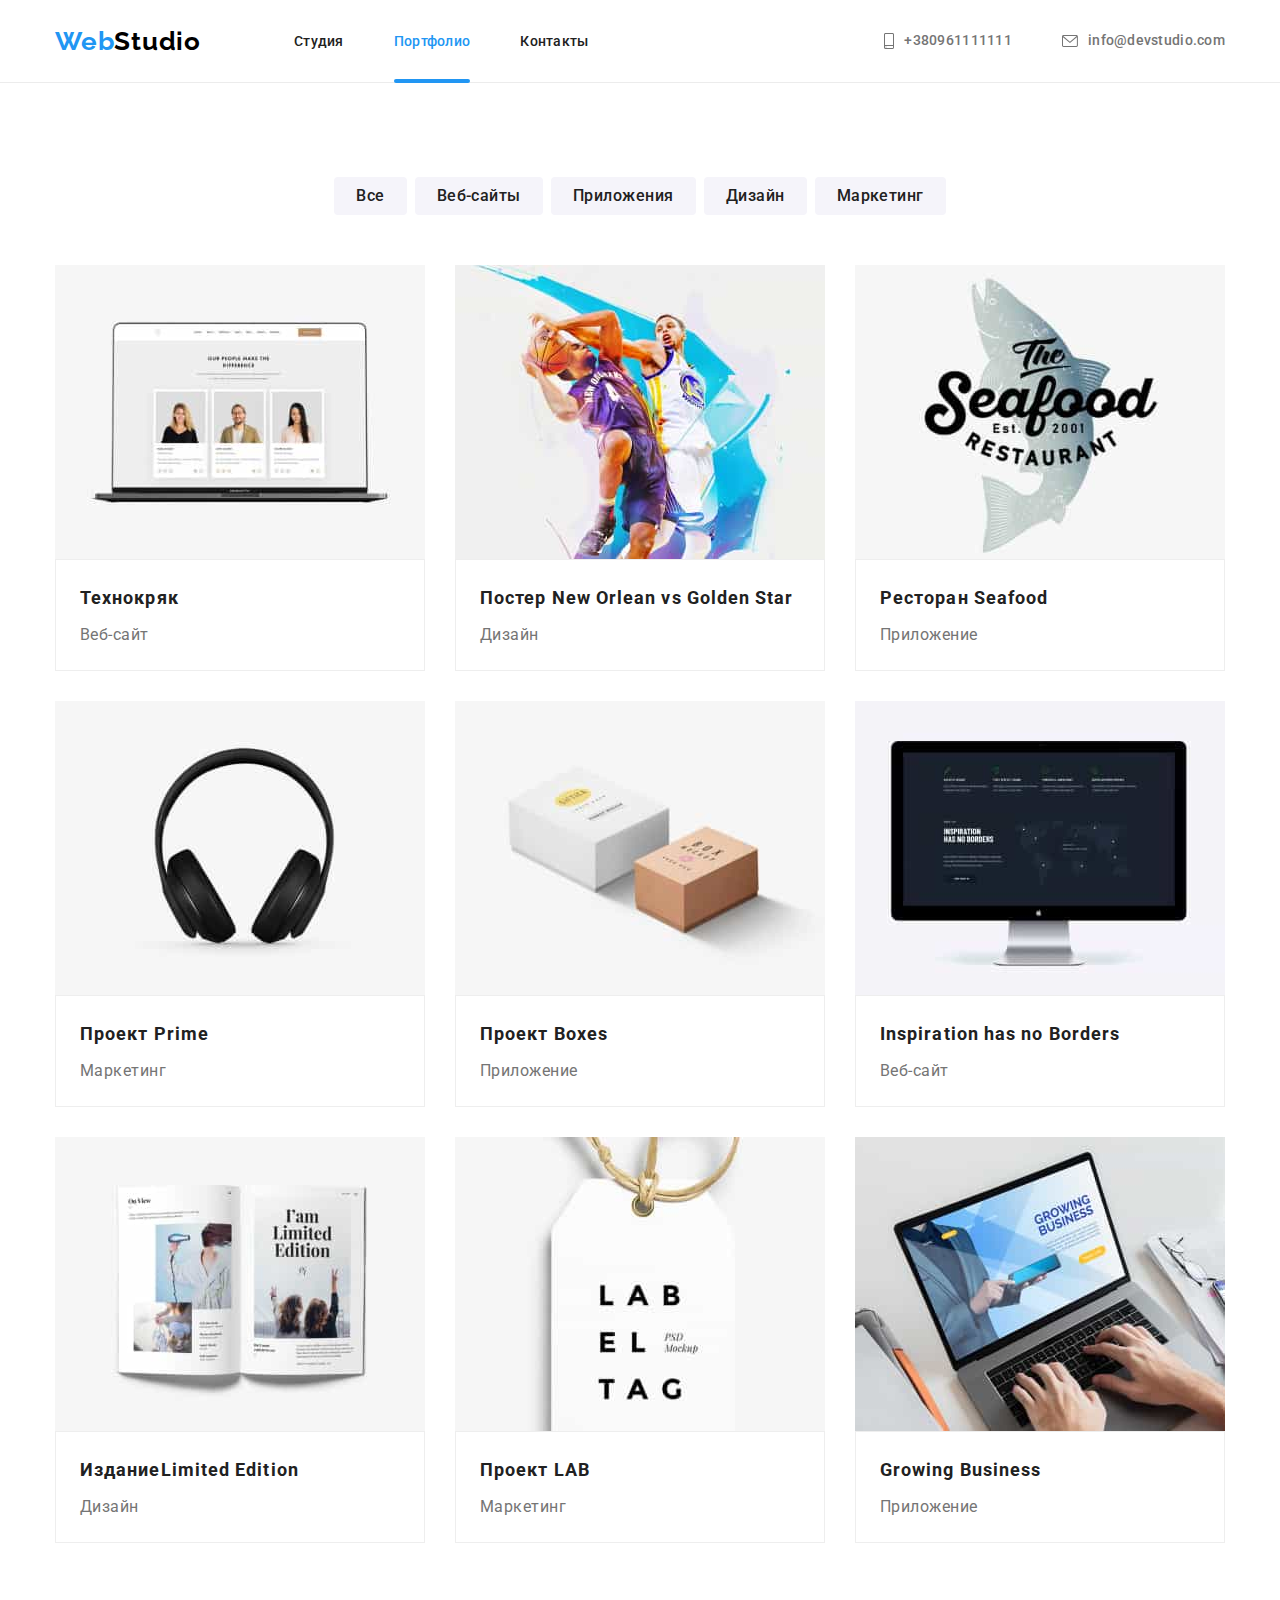
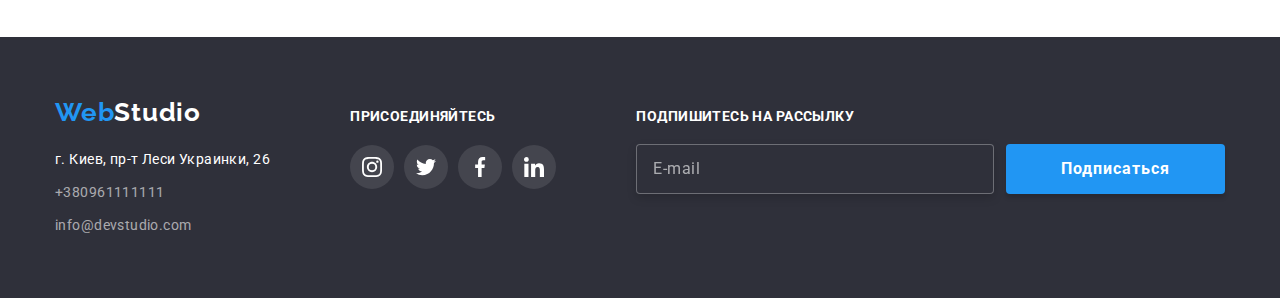
==== portfolio.html @ ba6ba45d "Copy" ====
<!DOCTYPE html>
<html lang="ru">

<head>
    <meta charset="UTF-8">
    <meta http-equiv="X-UA-Compatible" content="IE=edge">
    <meta name="viewport" content="width=device-width, initial-scale=1.0">
    <title>Document</title>
    <link rel="preconnect" href="https://fonts.googleapis.com">
    <link rel="preconnect" href="https://fonts.gstatic.com" crossorigin>
    <link
        href="https://fonts.googleapis.com/css2?family=Raleway:wght@700&family=Roboto:wght@400;500;700;900&display=swap"
        rel="stylesheet">
    <link rel="stylesheet" href="https://cdnjs.cloudflare.com/ajax/libs/modern-normalize/1.1.0/modern-normalize.css">
    <link rel="stylesheet" href="./css/styles.css">
</head>

<body>

    <!-- ХЕДЕР -->
        <header class="header">
            <div class="container">
                <nav class="nav">
                    <a href="./index.html" class="logo-header"><span class="logo-color">Web</span>Studio</a>
        
                    <ul class="nav-list">
                        <li class="item">
                            <a href="./index.html" class="link-header">Студия</a>
                        </li>
                        <li class="item">
                            <a href="./portfolio.html" class="link-header current">Портфолио</a>
                        </li>
                        <li class="item">
                            <a href="#contacts" class="link-header">Контакты</a>
                        </li>
                    </ul>
        
                </nav>
                <ul class="contacts-list">
                    <li class="item">
                        <a href="tel:+380961111111" class="contacts-link">
                            <svg width="10" height="16" class="icon-contacts">
                                <use href="./images/symbol-defs-opt.svg#smartphone"></use>
                            </svg>
                            +380961111111
                        </a>
                    </li>
                
                    <li class="item">
                        <a href="mailto:info@devstudio.com" class="contacts-link">
                            <svg width="16" height="12" class="icon-contacts">
                                <use href="./images/symbol-defs-opt.svg#envelope"></use>
                            </svg>
                            info@devstudio.com
                        </a>
                    </li>
                </ul>
            </div>
        </header>
        <main>
            <section class="section">
                <div class="container">
                    <h1 class="visually-hidden">Портфолио</h1>
                    <ul class="list-btn list-decoration">
                        <li class="item"><button type="button" class="btn-portfolio">Все</button></li>
                        <li class="item"><button type="button" class="btn-portfolio">Веб-сайты</button></li>
                        <li class="item"><button type="button" class="btn-portfolio">Приложения</button></li>
                        <li class="item"><button type="button" class="btn-portfolio">Дизайн</button></li>
                        <li class="item"><button type="button" class="btn-portfolio">Маркетинг</button></li>
                    </ul>
                    
                    <ul class="project-list">
                        <li class="item">
                            <a class="portfolio-link" href="#">
                                <div class="portfolio-box">
                                    <img src="./images/num7.jpg" alt="ноутбук" width="370">
                                    <div class="overlay">
                                        <p>Технокряк это современная площадка распространения коронавируса. Компании используют эту платформу для цифрового
                                            шпионажа и атак на защищённые сервера конкурентов.</p>
                                    </div>
                                </div>
                                <div class="portfolio-thumb">
                                    <h2 class="portfolio-name">Технокряк</h2>
                                    <p class="portfolio-project">Веб-сайт</p>
                                </div>
                            </a>
                        </li>
                        <li class="item">
                            <a class="portfolio-link" href="#">
                                <div class="portfolio-box">
                                    <img src="./images/num8.jpg" alt="баскетболисты" width="370">
                                    <div class="overlay">
                                        <p>Технокряк это современная площадка распространения коронавируса. Компании используют эту платформу для цифрового
                                            шпионажа и атак на защищённые сервера конкурентов.</p>
                                    </div>
                                </div>
                                <div class="portfolio-thumb">
                                    <h2 class="portfolio-name">Постер <span lang="en">New Orlean vs Golden Star</span></h2>
                                    <p class="portfolio-project">Дизайн</p>
                                </div>
                            </a>
                        </li>
                        <li class="item">
                            <a class="portfolio-link" href="#">
                                <div class="portfolio-box">
                                    <img src="./images/num9.jpg" alt="логотип ресторана Seafood" width="370">
                                    <div class="overlay">
                                        <p>Технокряк это современная площадка распространения коронавируса. Компании используют эту платформу для цифрового
                                        шпионажа и атак на защищённые сервера конкурентов.</p>
                                    </div>
                                </div>
                                <div class="portfolio-thumb">
                                    <h2 class="portfolio-name">Ресторан <span lang="en">Seafood</span></h2>
                                    <p class="portfolio-project">Приложение</p>
                                </div>
                            </a>
                        </li>
                        <li class="item">
                            <a class="portfolio-link" href="#">
                                <div class="portfolio-box">
                                    <img src="./images/num4.jpg" alt="наушники" width="370">
                                    <div class="overlay">
                                        <p>Технокряк это современная площадка распространения коронавируса. Компании используют эту платформу для цифрового
                                            шпионажа и атак на защищённые сервера конкурентов.</p>
                                    </div>
                                </div>
                                <div class="portfolio-thumb">
                                    <h2 class="portfolio-name">Проект <span lang="en">Prime</span></h2>
                                    <p class="portfolio-project">Маркетинг</p>
                                </div>
                            </a>
                        </li>
                        <li class="item">
                            <a class="portfolio-link" href="#">
                                <div class="portfolio-box">
                                    <img src="./images/num5.jpg" alt="коробки" width="370">
                                    <div class="overlay">
                                        <p>Технокряк это современная площадка распространения коронавируса. Компании используют эту платформу для цифрового
                                            шпионажа и атак на защищённые сервера конкурентов.</p>
                                    </div>
                                </div>
                                <div class="portfolio-thumb">
                                    <h2 class="portfolio-name">Проект <span lang="en">Boxes</span></h2>
                                    <p class="portfolio-project">Приложение</p>
                                </div>
                            </a>
                        </li>
                        <li class="item">
                            <a class="portfolio-link" href="#">
                                <div class="portfolio-box">
                                    <img src="./images/num6.jpg" alt="монитор" width="370">
                                    <div class="overlay">
                                        <p>Технокряк это современная площадка распространения коронавируса. Компании используют эту платформу для цифрового
                                            шпионажа и атак на защищённые сервера конкурентов.</p>
                                    </div>
                                </div>
                                <div class="portfolio-thumb">
                                    <h2 lang="en" class="portfolio-name">Inspiration has no Borders</h2>
                                    <p class="portfolio-project">Веб-сайт</p>
                                </div>
                            </a>
                        </li>
                        <li class="item">
                            <a class="portfolio-link" href="#">
                                <div class="portfolio-box">
                                    <img src="./images/num1.jpg" alt="книга" width="370">
                                    <div class="overlay">
                                        <p>Технокряк это современная площадка распространения коронавируса. Компании используют эту платформу для цифрового
                                            шпионажа и атак на защищённые сервера конкурентов.</p>
                                    </div>
                                </div>
                                <div class="portfolio-thumb">
                                    <h2 class="portfolio-name">Издание<span lang="en">Limited Edition</span></h2>
                                    <p class="portfolio-project">Дизайн</p>
                                </div>
                            </a>
                        </li>
                        <li class="item">
                            <a class="portfolio-link" href="#">
                                <div class="portfolio-box">
                                    <img src="./images/num2.jpg" alt="бирка" width="370">
                                    <div class="overlay">
                                        <p>Технокряк это современная площадка распространения коронавируса. Компании используют эту платформу для цифрового
                                            шпионажа и атак на защищённые сервера конкурентов.</p>
                                    </div>
                                </div>
                                <div class="portfolio-thumb">
                                    <h2 class="portfolio-name">Проект <span lang="en">LAB</span></h2>
                                    <p class="portfolio-project">Маркетинг</p>
                                </div>
                            </a>
                        </li>
                        <li class="item">
                            <a class="portfolio-link" href="#">
                                <div class="portfolio-box">
                                    <img src="./images/num3.jpg" alt=" ноутбук на котором печатают" width="370">
                                    <div class="overlay">
                                        <p>Технокряк это современная площадка распространения коронавируса. Компании используют эту платформу для цифрового
                                            шпионажа и атак на защищённые сервера конкурентов.</p>
                                    </div>
                                </div>
                                <div class="portfolio-thumb">
                                    <h2 lang="en" class="portfolio-name">Growing Business</h2>
                                    <p class="portfolio-project">Приложение</p>
                                </div>
                            </a>
                        </li>
                    </ul>
                </div>  
            </section>
        </main>
        <!-- ФУТЕР -->
        <footer class="footer flex" id="contacts">
            <div class="container flex">
                <div>
                    <a href="./index.html" class="logo-footer"><span class="logo-color">Web</span>Studio</a>
                    <address>
                        <ul class="contacts-list-footer">
                            <li class="item">
                                <a href="" class="address">г. Киев, пр-т Леси Украинки, 26</a>
                            </li>
                            <li class="item">
                                <a href="tel:+380961111111" class="contacts-footer .tel">+380961111111</a>
                            </li>
                            <li>
                                <a href="mailto:info@devstudio.com" class="contacts-footer .mail">info@devstudio.com</a>
                            </li>
                        </ul>
                    </address>
                </div>
                <div class="connect-thumb">
                    <h3 class="connect">Присоединяйтесь</h3>
                    <ul class="footer-social-list">
                        <li class="item">
                            <a class="footer-social-links" href="#">
                                <svg class="footer-social-icons">
                                    <use href="./images/symbol-defs-opt.svg#instagram"></use>
                                </svg>
                            </a>
                        </li>
                        <li class="item">
                            <a class="footer-social-links" href="#">
                                <svg class="footer-social-icons">
                                    <use href="./images/symbol-defs-opt.svg#twitter"></use>
                                </svg>
                            </a>
                        </li>
                        <li class="item">
                            <a class="footer-social-links" href="#">
                                <svg class="footer-social-icons">
                                    <use href="./images/symbol-defs-opt.svg#facebook"></use>
                                </svg>
                            </a>
                        </li>
                        <li class="item">
                            <a class="footer-social-links" href="#">
                                <svg class="footer-social-icons">
                                    <use href="./images/symbol-defs-opt.svg#linkedin"></use>
                                </svg>
                            </a>
                        </li>
                    </ul>
                </div>
                <form action="" class="footer-form">
                    <label class="footer-form-area">
                        Подпишитесь на рассылку
                        <span class="footer-form-box">
                            <input type="mail" class="footer-form-input" name="mail" placeholder="E-mail">
                            <button type="submit" class="footer-form-btm">Подписаться
                                
                            </button>
                        </span>
                    </label>
                </form>
            </div>
        </footer>
</body>

</html>
---- css/styles.css ----
body {
  font-family: 'Roboto', sans-serif;
  color: var(--title-color);
}
img {
  display: block;
  min-width: 100%;
  height: auto;
}
.container {
  width: 1200px;
  padding-left: 15px;
  padding-right: 15px;
  margin-left: auto;
  margin-right: auto;
}

:root {
  --title-color: #212121;
  --subtitle-color: #757575;
  --hover-focus-color: #2196f3;
  --logo-color-light: #ffffff;
  --logo-color-dark: #000000;
  --icons: #afb1b8;
}
.contacts-link:hover,
.contacts-link:focus {
  color: var(--hover-focus-color);
  cursor: pointer;
}
.link-header:hover,
.link-header:focus {
  color: var(--hover-focus-color);
  cursor: pointer;
}
.nav-list .current {
  color: var(--hover-focus-color);
}
.link-header {
  color: var(--title-color);
  transition-property: color;
  transition-duration: 250ms;
  transition-timing-function: cubic-bezier(0.4, 0, 0.2, 1);
}
ul {
  list-style: none;
  margin: 0;
  padding: 0;
}
a {
  text-decoration: none;
}
p,
h1,
h2,
h3 {
  margin: 0;
}
.visually-hidden {
  position: absolute;
  white-space: nowrap;
  width: 1px;
  height: 1px;
  overflow: hidden;
  border: 0;
  padding: 0;
  clip: rect(0 0 0 0);
  clip-path: inset(50%);
  margin: -1px;
}
.section {
  padding-top: 94px;
  padding-bottom: 94px;
}
/*хедер*/
.link-header.current {
  position: relative;
}
.link-header.current::after {
  content: '';
  display: block;
  width: 100%;
  height: 4px;
  background-color: #2196f3;
  border-radius: 2px;
  position: absolute;
  bottom: -34px;
}
.header {
  align-items: center;
  border-bottom: 1px solid #ececec;
}
.header .container {
  display: flex;
  align-items: center;
}
.nav {
  display: flex;
  align-items: center;
}
.nav-list {
  display: flex;
  align-items: center;
  padding-top: 32px;
  padding-bottom: 32px;
}

.nav-list .item + .item {
  margin-left: 50px;
}

.logo-header {
  font-family: 'Raleway';
  font-weight: 700;
  font-size: 26px;
  line-height: 1.19;
  letter-spacing: 0.03em;
  color: var(--logo-color-dark);

  margin-right: 93px;
}
.logo-color {
  color: var(--hover-focus-color);
}
.nav-list .link-header {
  font-weight: 500;
  font-size: 14px;
  line-height: 1.14;
  letter-spacing: 0.02em;

  cursor: pointer;
}
.contacts-list {
  display: flex;
  margin-left: auto;
}
.contacts-list .item + .item {
  margin-left: 50px;
}
.contacts-link {
  font-weight: 500;
  font-size: 14px;
  line-height: 1.14;
  letter-spacing: 0.02em;
  color: var(--subtitle-color);
  padding-top: 32px;
  padding-bottom: 32px;
  display: flex;
  align-items: center;
  transition-property: color;
  transition-duration: 250ms;
  transition-timing-function: cubic-bezier(0.4, 0, 0.2, 1);
}
.icon-contacts {
  margin-right: 10px;
  fill: currentColor;
}

/* МЕЙН */
/* Секция 1 */
.hero {
  background-image: linear-gradient(rgba(47, 48, 58, 0.4), rgba(47, 48, 58, 0.4)), url(../images/hero.jpg);
  padding-top: 200px;
  padding-bottom: 200px;
  background-repeat: no-repeat;
  background-size: cover;
  max-width: 1600px;
  margin-left: auto;
  margin-right: auto;
  background-position: 50% 50%;
  background-color: #2f303a;
}

.hero-title {
  font-weight: 900;
  font-size: 44px;
  line-height: 1.36;
  text-align: center;
  letter-spacing: 0.06em;
  text-transform: uppercase;
  color: #ffffff;
  margin-bottom: 30px;
}
.btn-hero {
  font-weight: 700;
  font-size: 16px;
  line-height: 1.87;
  letter-spacing: 0.06em;

  color: #ffffff;
  background: var(--hover-focus-color);
  box-shadow: 0px 4px 4px rgba(0, 0, 0, 0.15);
  border-radius: 4px;
  cursor: pointer;

  margin-left: auto;
  margin-right: auto;
  padding: 10px 32px;

  display: block;
  border: none;
  border-radius: 4px;
}
/* Секция 2 */
.list-advantages {
  display: flex;
}
.list-advantages .item + .item {
  margin-left: 30px;
}
.icon-benefits {
  width: 270px;
  height: 120px;
  background: #f5f4fa;
  border-radius: 4px;

  margin-bottom: 30px;
  display: flex;
  align-items: center;
  justify-content: center;
}
.hero-second-subtitle {
  font-weight: 700;
  font-size: 14px;
  line-height: 1.14;
  letter-spacing: 0.03em;
  text-transform: uppercase;
  color: var(--title-color);
  margin-bottom: 10px;
}
.hero-second-text {
  font-size: 14px;
  line-height: 1.71;
  letter-spacing: 0.03em;
  color: var(--subtitle-color);
  width: 270px;
}
/* Секция 3 */
.work {
  padding-top: 0;
}
.hero-third-title {
  font-weight: 700;
  font-size: 36px;
  line-height: 1.16;
  text-align: center;
  letter-spacing: 0.03em;
  color: var(--title-color);
  margin-bottom: 50px;
}
.image-list {
  display: flex;
}
.list-item {
  position: relative;
}
.image-list .item + .item {
  margin-left: 30px;
}
.image-title {
  display: flex;
  align-items: center;
  justify-content: center;
  position: absolute;
  text-transform: uppercase;
  height: 70px;

  font-weight: 700;
  font-size: 14px;
  line-height: 1.14;
  text-align: center;
  letter-spacing: 0.03em;
  text-transform: uppercase;

  width: 100%;
  bottom: 0;
  background-color: rgba(47, 48, 58, 0.8);
  text-align: center;
  color: #ffffff;
}
/* Секция 4 */
.background {
  background-color: #f5f4fa;
}
.hero-fourth-title {
  font-weight: 700;
  font-size: 36px;
  line-height: 1.16;
  text-align: center;
  letter-spacing: 0.03em;
  color: var(--title-color);
  margin-bottom: 50px;
}
.list-users {
  display: flex;
  text-align: center;
}
.list-users .users + .users {
  margin-left: 30px;
}
.list-users .users {
  background: #ffffff;
  box-shadow: 0px 1px 3px rgba(0, 0, 0, 0.12), 0px 1px 1px rgba(0, 0, 0, 0.14), 0px 2px 1px rgba(0, 0, 0, 0.2);
  border-radius: 0px 0px 4px 4px;
}
.user-thumb {
  padding-top: 30px;
  padding-bottom: 30px;
}
.user {
  font-weight: 500;
  font-size: 16px;
  line-height: 1.19;
  letter-spacing: 0.03em;
  color: var(--title-color);
  width: 270px;
  margin-bottom: 10px;
}
.job-user {
  font-size: 16px;
  line-height: 1.19;
  letter-spacing: 0.03em;
  color: var(--subtitle-color);
  margin-bottom: 16px;
}
.users-social-list {
  display: flex;
  justify-content: center;
}
.users-social-list .item + .item {
  margin-left: 10px;
}
.social-links {
  display: flex;
  justify-content: center;
  align-items: center;
  fill: var(--icons);

  width: 44px;
  height: 44px;
  border-radius: 50px;

  transition-property: fill, background-color;
  transition-duration: 250ms;
  transition-timing-function: cubic-bezier(0.4, 0, 0.2, 1);
}
.social-icons {
  width: 20px;
  height: 20px;
}
.social-links:hover,
.social-links:focus {
  fill: #ffffff;
  background-color: var(--hover-focus-color);
}

/* Секция 5 */
.hero-fifth-title {
  font-weight: 700;
  font-size: 36px;
  line-height: 1.16;
  text-align: center;
  letter-spacing: 0.03em;
  color: var(--title-color);
  margin-bottom: 50px;
}
.customers-list {
  display: flex;
  align-items: center;
  justify-content: space-between;
}
.customers-list .item {
  width: 170px;
  height: 92px;
}
.customers-link {
  display: flex;
  justify-content: center;
  align-items: center;
  border: 1px solid #afb1b8;
  border-radius: 4px;
  width: 100%;
  height: 100%;
  color: var(--icons);
  transition-property: color, border, fill;
  transition-duration: 250ms;
  transition-timing-function: cubic-bezier(0.4, 0, 0.2, 1);
}
.customers-icon {
  fill: currentColor;
}
.customers-link:hover,
.customers-link:focus {
  color: var(--hover-focus-color);
  border-color: var(--hover-focus-color);
}
/* ФУТЕР */
.footer {
  background-color: #2f303a;
  padding-top: 60px;
  padding-bottom: 60px;
}
.logo-footer {
  font-family: 'Raleway';
  font-weight: 700;
  font-size: 26px;
  line-height: 1.19;
  letter-spacing: 0.03em;
  color: var(--logo-color-light);
}
.contacts-list-footer {
  margin-top: 20px;
}
.contacts-list-footer .item {
  margin-bottom: 9px;
}
.address {
  font-style: normal;
  font-size: 14px;
  line-height: 1.71;
  letter-spacing: 0.03em;
  color: #ffffff;
}
.contacts-footer {
  font-style: normal;
  font-size: 14px;
  line-height: 1.71;
  letter-spacing: 0.03em;
  color: rgba(255, 255, 255, 0.6);
}
.connect {
  color: #ffffff;
  font-weight: 700;
  font-size: 14px;
  line-height: 1.14;
  letter-spacing: 0.03em;
  text-transform: uppercase;
  margin-bottom: 20px;
}
.flex {
  display: flex;
  align-items: baseline;
  justify-content: space-between;
}

.footer-social-list {
  display: flex;
}
.footer-social-list .item + .item {
  margin-left: 10px;
}
.footer-social-links {
  display: flex;
  justify-content: center;
  align-items: center;
  fill: #ffffff;

  width: 44px;
  height: 44px;
  border-radius: 50px;
  background-color: rgba(255, 255, 255, 0.1);

  transition-property: background-color, fill;
  transition-duration: 250ms;
  transition-timing-function: cubic-bezier(0.4, 0, 0.2, 1);
}
.footer-social-icons {
  width: 20px;
  height: 20px;
}
.footer-social-links:hover,
.footer-social-links:focus {
  fill: #ffffff;
  background-color: var(--hover-focus-color);
}
/* ФОРМА ФУТЕРА */

.footer-form {
  display: flex;
}

.footer-form-area {
  display: flex;
  flex-direction: column;
  font-weight: 700;
  font-size: 14px;
  line-height: 16px;
  letter-spacing: 0.03em;
  text-transform: uppercase;

  color: #ffffff;
}
.footer-form-box {
  display: flex;
  margin-top: 20px;
}
.footer-form-input {
  border: 1px solid rgba(255, 255, 255, 0.3);
  filter: drop-shadow(0px 4px 4px rgba(0, 0, 0, 0.15));
  border-radius: 4px;
  background-color: #2f303a;
  width: 358px;
  height: 50px;
  padding: 15px 16px;
  margin-right: 12px;
  cursor: pointer;
  font-size: 14px;
  line-height: 16px;
  letter-spacing: 0.01em;
  color: rgba(255, 255, 255, 0.6);
}
.footer-form-input::placeholder {
  font-size: 16px;
  line-height: 1.25;
  letter-spacing: 0.03em;
  color: rgba(255, 255, 255, 0.6);
}
.footer-form-btm {
  font-weight: 700;
  font-size: 16px;
  line-height: 1.87;
  letter-spacing: 0.06em;

  color: #ffffff;
  background: var(--hover-focus-color);
  box-shadow: 0px 4px 4px rgba(0, 0, 0, 0.15);
  border-radius: 4px;
  cursor: pointer;

  padding: 10px 55px;
  border-radius: 4px;
  display: block;
  border: none;
  display: flex;
  align-items: center;
}
.footer-icon-send {
  margin-left: 10px;
}

/* ПОРТФОЛИО */
/* Секция 1 */
/* КНОПКИ */
.btn-portfolio:hover,
.btn-portfolio:focus {
  color: #ffffff;
  background-color: var(--hover-focus-color);
  cursor: pointer;
  box-shadow: 0px 3px 1px rgba(0, 0, 0, 0.1), 0px 1px 2px rgba(0, 0, 0, 0.08), 0px 2px 2px rgba(0, 0, 0, 0.12);
  border-radius: 4px;
}

.list-btn {
  display: flex;
  justify-content: center;
  margin-bottom: 50px;
}
.list-btn .item + .item {
  margin-left: 8px;
}
.btn-portfolio {
  font-weight: 500;
  font-size: 16px;
  line-height: 1.625;
  margin-left: auto;
  margin-right: auto;
  padding: 6px 22px;
  border: none;

  text-align: center;
  letter-spacing: 0.03em;

  color: var(--title-color);
  background: #f5f4fa;
  border-radius: 4px;
  transition-property: color, background-color, box-shadow;
  transition-duration: 250ms;
  transition-timing-function: cubic-bezier(0.4, 0, 0.2, 1);
}
.project-list {
  display: flex;
  flex-wrap: wrap;
  margin-left: -30px;
  margin-top: -30px;
}
.project-list .item {
  flex-basis: calc(100% / 3 - 30px);
  margin-left: 30px;
  margin-top: 30px;
}
.portfolio-link {
  display: block;
  transition-property: box-shadow;
  transition-duration: 250ms;
  transition-timing-function: cubic-bezier(0.4, 0, 0.2, 1);
}
.portfolio-link:hover,
.card:focus {
  box-shadow: 0px 1px 1px rgba(0, 0, 0, 0.12), 0px 4px 4px rgba(0, 0, 0, 0.06), 1px 4px 6px rgba(0, 0, 0, 0.16);
}
.portfolio-thumb {
  background: #ffffff;
  border: 1px solid #eeeeee;
  padding-left: 24px;
  padding-top: 20px;
  padding-bottom: 20px;
  padding-right: 24px;
}
.portfolio-name {
  font-weight: 700;
  font-size: 18px;
  line-height: 2;
  letter-spacing: 0.06em;
  color: #212121;
}
.portfolio-project {
  font-size: 16px;
  line-height: 1.87;
  letter-spacing: 0.03em;
  color: var(--subtitle-color);
  margin-top: 4px;
}
/* Оверлей */
.portfolio-box {
  position: relative;
  overflow: hidden;
}
.portfolio-link:hover .overlay,
.portfolio-link:focus .overlay {
  transform: translatey(0);
}
.overlay {
  position: absolute;
  top: 0;
  left: 0;
  width: 100%;
  height: 100%;
  padding: 63px 24px;

  background-color: rgba(33, 150, 243, 0.9);
  transition-property: translatey(100%);
  transform: translatey(100%);
  transition-duration: 250ms;
  transition-timing-function: cubic-bezier(0.4, 0, 0.2, 1);
}
.overlay > p {
  color: #ffffff;
  font-size: 18px;
  line-height: 1.56;
  letter-spacing: 0.03em;
}

/* МОДАЛЬНОЕ ОКНО */
.is-hidden {
  overflow: hidden;
  transition-property: translatey(100%);
  transition-duration: 250ms;
  transition-timing-function: cubic-bezier(0.4, 0, 0.2, 1);
}
.backdrop {
  width: 100vw;
  height: 100vh;
  position: fixed;
  top: 0;
  bottom: 0;
  left: 0;
  right: 0;
  background-color: rgba(0, 0, 0, 0.2);
  transition-property: background-color, translatey(100%);
  transition-duration: 250ms;
  transition-timing-function: cubic-bezier(0.4, 0, 0.2, 1);
}
.backdrop.is-hidden {
  opacity: 0;
  pointer-events: none;
  visibility: hidden;
}
.modal {
  background-color: #ffffff;
  position: absolute;
  border-radius: 4px;
  top: 50%;
  left: 50%;
  transform: translate(-50%, -50%);
  padding: 40px;
}
.modal-close {
  display: flex;
  align-items: center;
  justify-content: center;
  position: absolute;
  top: 8px;
  right: 8px;
  height: 30px;
  width: 30px;
  border: 1px solid rgba(0, 0, 0, 0.1);
  border-radius: 50%;
  transition-property: fill;
  transition: color 250ms cubic-bezier(0.4, 0, 0.2, 1);
  background-color: white;
}
.close:hover,
.close:focus {
  fill: var(--hover-focus-color);
}
.modal-form {
  display: flex;
  flex-direction: column;
}
.modal-form-head {
  font-size: 20px;
  font-weight: 700;
  line-height: 23px;
  letter-spacing: 0.03em;
  color: #212121;
  text-align: center;
  margin-bottom: 40px;
}
.modal-form-area {
  font-size: 12px;
  line-height: 14px;
  letter-spacing: 0.01em;
  color: #757575;

  margin-bottom: 20px;
}
.modal-form-input {
  width: 100%;
  height: 40px;
  border: 1px solid rgba(33, 33, 33, 0.2);
  border-radius: 4px;
  padding-left: 42px;
  cursor: pointer;
  transition-property: border-color;
  transition-duration: 250ms;
  transition-timing-function: cubic-bezier(0.4, 0, 0.2, 1);
}
.modal-form-input:hover,
.modal-form-input:focus {
  border-color: var(--hover-focus-color);
  outline: none;
}
.modal-form-massege {
  width: 100%;
  height: 120px;
  padding: 12px 16px;

  border: 1px solid rgba(33, 33, 33, 0.2);
  border-radius: 4px;
  margin-top: 4px;
  resize: none;
  cursor: pointer;
  transition-property: border-color;
  transition-duration: 250ms;
  transition-timing-function: cubic-bezier(0.4, 0, 0.2, 1);
}
.modal-form-massege::placeholder {
  font-size: 14px;
  line-height: 16px;
  letter-spacing: 0.01em;
  color: rgba(117, 117, 117, 0.5);
}
.modal-form-massege:hover,
.modal-form-massege:focus {
  border-color: var(--hover-focus-color);
  outline: none;
}
.modal-form-icons {
  fill: #212121;
  position: absolute;
  top: 50%;
  left: 12px;
  transform: translateY(-50%);
  transition-property: fill, border-color;
  transition-duration: 250ms;
  transition-timing-function: cubic-bezier(0.4, 0, 0.2, 1);
}
.modal-form-input:hover + .modal-form-icons,
.modal-form-input:focus + .modal-form-icons {
  fill: var(--hover-focus-color);
}
.moda-form-box {
  position: relative;
  margin-top: 4px;
  display: block;
}
.modal-form-checkbox-lable {
  display: flex;
  align-items: center;
  justify-content: center;

  font-size: 14px;
  line-height: 1.71;
  letter-spacing: 0.03em;

  color: #757575;
  margin-bottom: 30px;
  cursor: pointer;
}
.modal-form-checkbox-lable::before {
  display: block;
  content: '';
  height: 15px;
  width: 15px;
  margin-right: 7px;
  border: 1px solid #212121;
  border-radius: 2px;
}

.modal-form-checkbox:checked + .modal-form-checkbox-lable::before {
  background-image: url('../images/icon-check1.svg');
  background-color: var(--hover-focus-color);
  background-size: contain;
  background-origin: content-box;
}
.modal-form-checkbox:focus + .modal-form-checkbox-lable::before {
  outline: 1px solid black;
}
.contract {
  color: var(--hover-focus-color);
  font-size: 14px;
  line-height: 1.71;
  letter-spacing: 0.03em;
}
.modal-form-btn {
  font-weight: 700;
  font-size: 16px;
  line-height: 1.87;
  letter-spacing: 0.06em;

  color: #ffffff;
  background: var(--hover-focus-color);
  box-shadow: 0px 4px 4px rgba(0, 0, 0, 0.15);
  border-radius: 4px;
  cursor: pointer;

  margin-left: auto;
  margin-right: auto;
  padding: 10px 55px;

  display: block;
  border: none;
  border-radius: 4px;
}
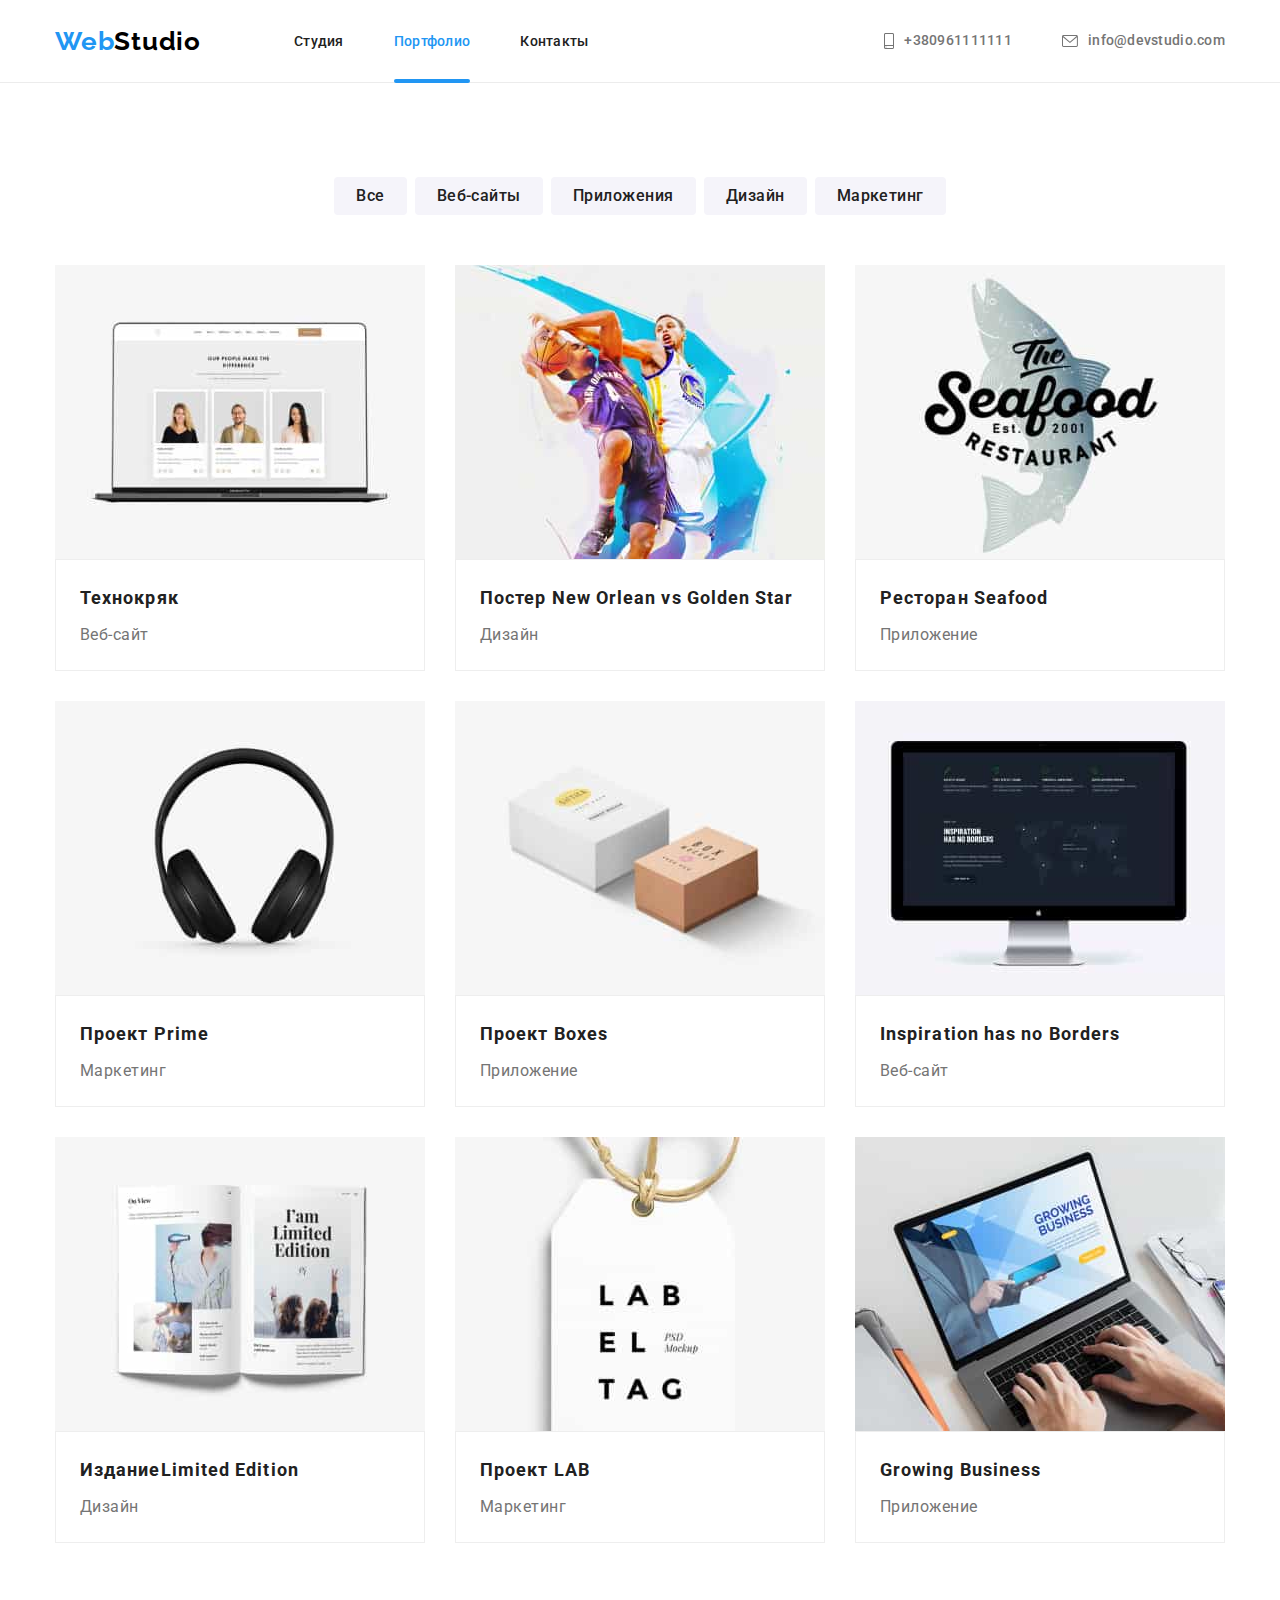
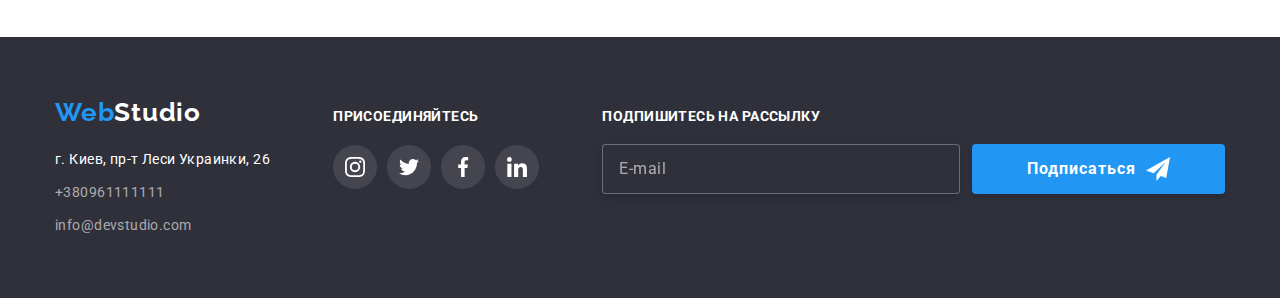
==== commit 1e62a177: "Final 4" ====
--- a/portfolio.html
+++ b/portfolio.html
@@ -267,7 +267,9 @@
                         <span class="footer-form-box">
                             <input type="mail" class="footer-form-input" name="mail" placeholder="E-mail">
                             <button type="submit" class="footer-form-btm">Подписаться
-                                
+                            <svg class="footer-icon-send" width="24" height="24">
+                                <use href="./images/symbol-defs-opt.svg#icon-footer-send"></use>
+                            </svg>
                             </button>
                         </span>
                     </label>
--- a/css/styles.css
+++ b/css/styles.css
@@ -22,25 +22,6 @@
   --logo-color-light: #ffffff;
   --logo-color-dark: #000000;
   --icons: #afb1b8;
-}
-.contacts-link:hover,
-.contacts-link:focus {
-  color: var(--hover-focus-color);
-  cursor: pointer;
-}
-.link-header:hover,
-.link-header:focus {
-  color: var(--hover-focus-color);
-  cursor: pointer;
-}
-.nav-list .current {
-  color: var(--hover-focus-color);
-}
-.link-header {
-  color: var(--title-color);
-  transition-property: color;
-  transition-duration: 250ms;
-  transition-timing-function: cubic-bezier(0.4, 0, 0.2, 1);
 }
 ul {
   list-style: none;
@@ -154,6 +135,25 @@
 .icon-contacts {
   margin-right: 10px;
   fill: currentColor;
+}
+.contacts-link:hover,
+.contacts-link:focus {
+  color: var(--hover-focus-color);
+  cursor: pointer;
+}
+.link-header:hover,
+.link-header:focus {
+  color: var(--hover-focus-color);
+  cursor: pointer;
+}
+.nav-list .current {
+  color: var(--hover-focus-color);
+}
+.link-header {
+  color: var(--title-color);
+  transition-property: color;
+  transition-duration: 250ms;
+  transition-timing-function: cubic-bezier(0.4, 0, 0.2, 1);
 }
 
 /* МЕЙН */
@@ -714,7 +714,7 @@
   letter-spacing: 0.03em;
   color: #212121;
   text-align: center;
-  margin-bottom: 40px;
+  margin-bottom: 12px;
 }
 .modal-form-area {
   font-size: 12px;
@@ -722,7 +722,7 @@
   letter-spacing: 0.01em;
   color: #757575;
 
-  margin-bottom: 20px;
+  margin-bottom: 10px;
 }
 .modal-form-input {
   width: 100%;
@@ -741,6 +741,7 @@
   outline: none;
 }
 .modal-form-massege {
+  display: block;
   width: 100%;
   height: 120px;
   padding: 12px 16px;
@@ -812,6 +813,7 @@
   background-color: var(--hover-focus-color);
   background-size: contain;
   background-origin: content-box;
+  border-color: var(--hover-focus-color);
 }
 .modal-form-checkbox:focus + .modal-form-checkbox-lable::before {
   outline: 1px solid black;
@@ -841,4 +843,5 @@
   display: block;
   border: none;
   border-radius: 4px;
-}
+  cursor: pointer;
+}
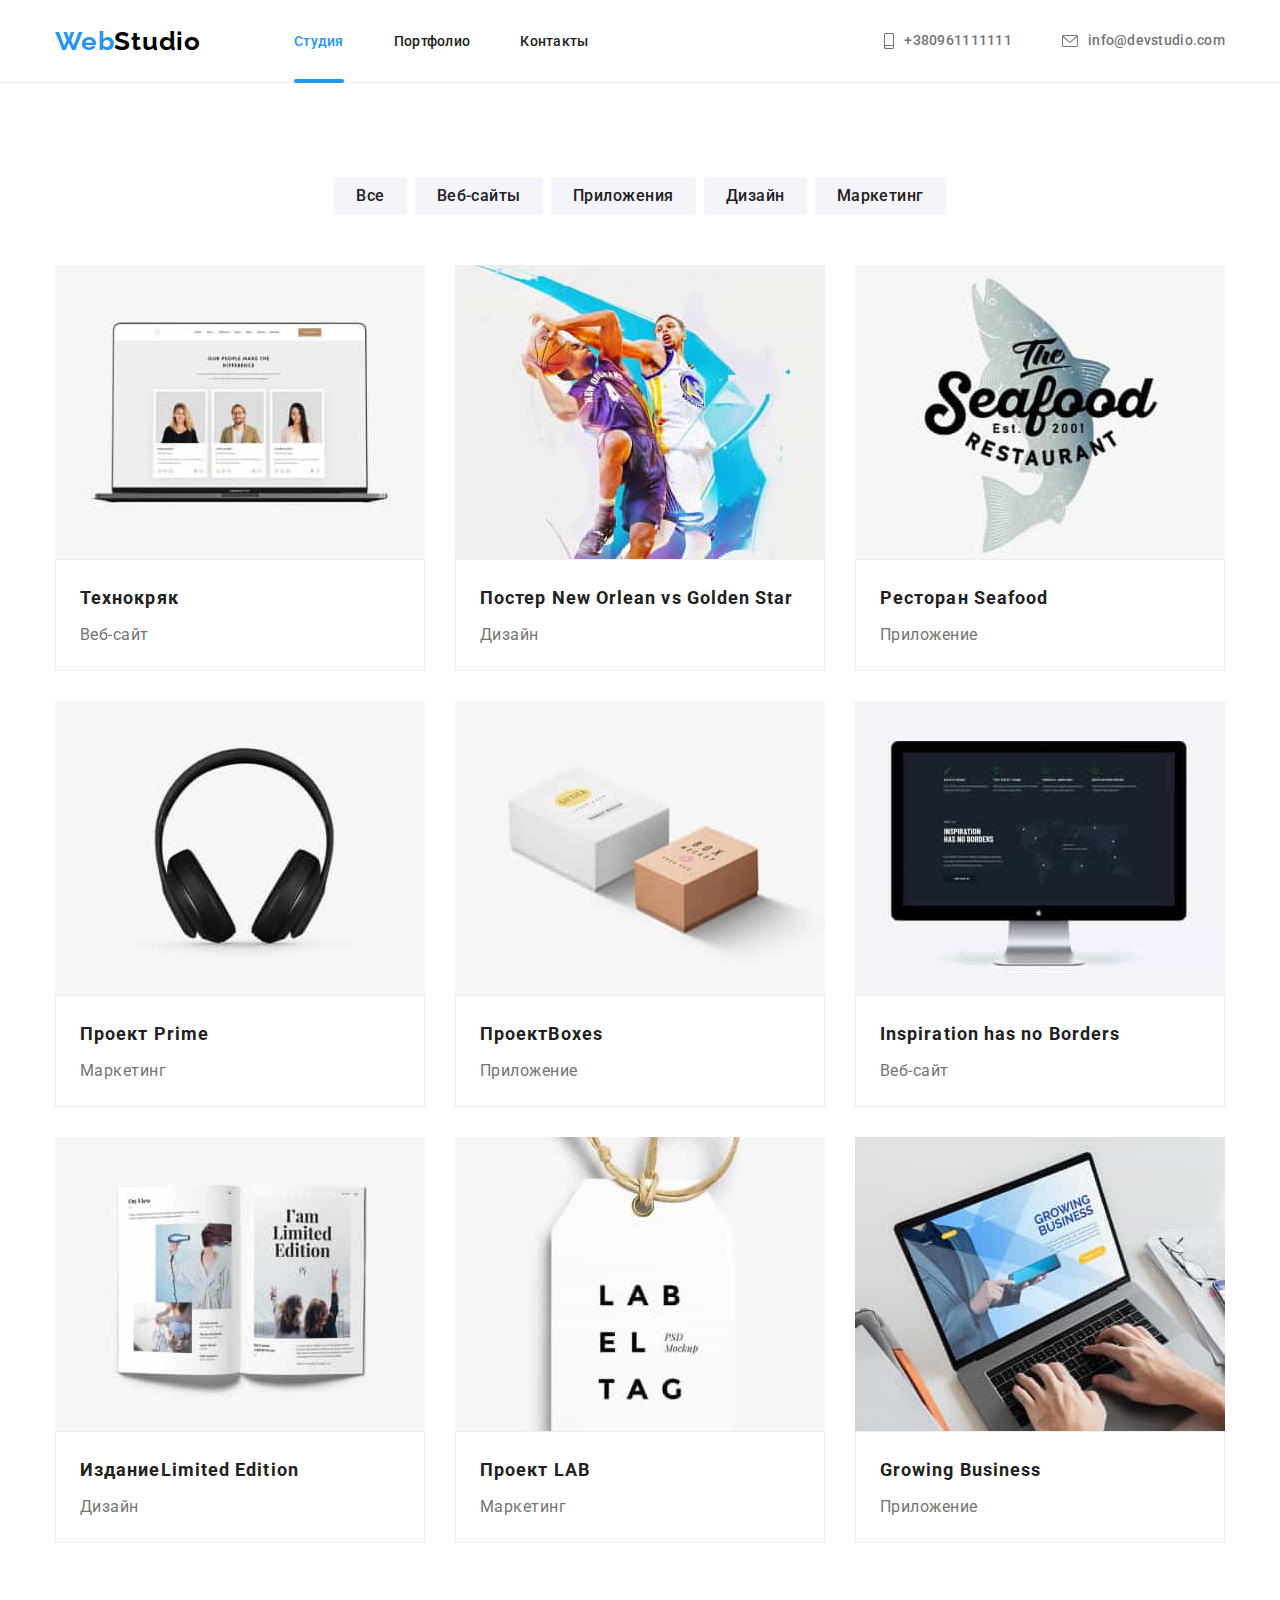
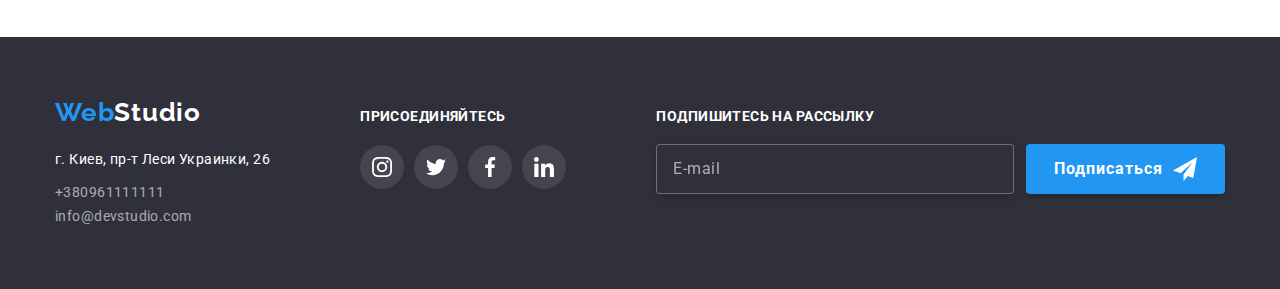
==== commit 4c6aa81f: "Final 3" ====
--- a/portfolio.html
+++ b/portfolio.html
@@ -12,7 +12,7 @@
         href="https://fonts.googleapis.com/css2?family=Raleway:wght@700&family=Roboto:wght@400;500;700;900&display=swap"
         rel="stylesheet">
     <link rel="stylesheet" href="https://cdnjs.cloudflare.com/ajax/libs/modern-normalize/1.1.0/modern-normalize.css">
-    <link rel="stylesheet" href="./css/styles.css">
+    <link rel="stylesheet" href="./css/main.min.css">
 </head>
 
 <body>
@@ -20,35 +20,37 @@
     <!-- ХЕДЕР -->
         <header class="header">
             <div class="container">
-                <nav class="nav">
+                <nav class="site-nav">
                     <a href="./index.html" class="logo-header"><span class="logo-color">Web</span>Studio</a>
         
                     <ul class="nav-list">
-                        <li class="item">
-                            <a href="./index.html" class="link-header">Студия</a>
-                        </li>
-                        <li class="item">
-                            <a href="./portfolio.html" class="link-header current">Портфолио</a>
-                        </li>
-                        <li class="item">
-                            <a href="#contacts" class="link-header">Контакты</a>
+                        <li class="nav-list__item">
+                            <a href="./index.html" class="nav-list__link current">Студия</a>
+                        </li>
+                        <li class="nav-list__item">
+                            <a href="./portfolio.html" class="nav-list__link">Портфолио</a>
+                        </li>
+                        <li class="nav-list__item">
+                            <a href="#contacts" class="nav-list__link">Контакты</a>
                         </li>
                     </ul>
         
                 </nav>
+        
                 <ul class="contacts-list">
-                    <li class="item">
-                        <a href="tel:+380961111111" class="contacts-link">
-                            <svg width="10" height="16" class="icon-contacts">
+        
+                    <li class="contacts-list__item">
+                        <a href="tel:+380961111111" class="contacts-list__link">
+                            <svg width="10" height="16" class="contacts-list__link__icon">
                                 <use href="./images/symbol-defs-opt.svg#smartphone"></use>
                             </svg>
                             +380961111111
                         </a>
                     </li>
-                
-                    <li class="item">
-                        <a href="mailto:info@devstudio.com" class="contacts-link">
-                            <svg width="16" height="12" class="icon-contacts">
+        
+                    <li class="contacts-list__item">
+                        <a href="mailto:info@devstudio.com" class="contacts-list__link">
+                            <svg width="16" height="12" class="contacts-list__link__icon">
                                 <use href="./images/symbol-defs-opt.svg#envelope"></use>
                             </svg>
                             info@devstudio.com
@@ -61,147 +63,147 @@
             <section class="section">
                 <div class="container">
                     <h1 class="visually-hidden">Портфолио</h1>
-                    <ul class="list-btn list-decoration">
-                        <li class="item"><button type="button" class="btn-portfolio">Все</button></li>
-                        <li class="item"><button type="button" class="btn-portfolio">Веб-сайты</button></li>
-                        <li class="item"><button type="button" class="btn-portfolio">Приложения</button></li>
-                        <li class="item"><button type="button" class="btn-portfolio">Дизайн</button></li>
-                        <li class="item"><button type="button" class="btn-portfolio">Маркетинг</button></li>
+                    <ul class="portfolio-btn__list">
+                        <li class="portfolio-btn__item"><button type="button" class="portfolio__btn">Все</button></li>
+                        <li class="portfolio-btn__item"><button type="button" class="portfolio__btn">Веб-сайты</button></li>
+                        <li class="portfolio-btn__item"><button type="button" class="portfolio__btn">Приложения</button></li>
+                        <li class="portfolio-btn__item"><button type="button" class="portfolio__btn">Дизайн</button></li>
+                        <li class="portfolio-btn__item"><button type="button" class="portfolio__btn">Маркетинг</button></li>
                     </ul>
                     
                     <ul class="project-list">
-                        <li class="item">
-                            <a class="portfolio-link" href="#">
-                                <div class="portfolio-box">
+                        <li class="project-list__item">
+                            <a class="project-list__link" href="#">
+                                <div class="project-box">
                                     <img src="./images/num7.jpg" alt="ноутбук" width="370">
                                     <div class="overlay">
                                         <p>Технокряк это современная площадка распространения коронавируса. Компании используют эту платформу для цифрового
                                             шпионажа и атак на защищённые сервера конкурентов.</p>
                                     </div>
                                 </div>
-                                <div class="portfolio-thumb">
-                                    <h2 class="portfolio-name">Технокряк</h2>
-                                    <p class="portfolio-project">Веб-сайт</p>
-                                </div>
-                            </a>
-                        </li>
-                        <li class="item">
-                            <a class="portfolio-link" href="#">
-                                <div class="portfolio-box">
+                                <div class="project-information">
+                                    <h2 class="project-information__name">Технокряк</h2>
+                                    <p class="project-information__type">Веб-сайт</p>
+                                </div>
+                            </a>
+                        </li>
+                        <li class="project-list__item">
+                            <a class="project-list__link" href="#">
+                                <div class="project-box">
                                     <img src="./images/num8.jpg" alt="баскетболисты" width="370">
                                     <div class="overlay">
                                         <p>Технокряк это современная площадка распространения коронавируса. Компании используют эту платформу для цифрового
                                             шпионажа и атак на защищённые сервера конкурентов.</p>
                                     </div>
                                 </div>
-                                <div class="portfolio-thumb">
-                                    <h2 class="portfolio-name">Постер <span lang="en">New Orlean vs Golden Star</span></h2>
-                                    <p class="portfolio-project">Дизайн</p>
-                                </div>
-                            </a>
-                        </li>
-                        <li class="item">
-                            <a class="portfolio-link" href="#">
-                                <div class="portfolio-box">
+                                <div class="project-information">
+                                    <h2 class="project-information__name">Постер <span lang="en">New Orlean vs Golden Star</span></h2>
+                                    <p class="project-information__type">Дизайн</p>
+                                </div>
+                            </a>
+                        </li>
+                        <li class="project-list__item">
+                            <a class="project-list__link" href="#">
+                                <div class="project-box">
                                     <img src="./images/num9.jpg" alt="логотип ресторана Seafood" width="370">
                                     <div class="overlay">
                                         <p>Технокряк это современная площадка распространения коронавируса. Компании используют эту платформу для цифрового
                                         шпионажа и атак на защищённые сервера конкурентов.</p>
                                     </div>
                                 </div>
-                                <div class="portfolio-thumb">
-                                    <h2 class="portfolio-name">Ресторан <span lang="en">Seafood</span></h2>
-                                    <p class="portfolio-project">Приложение</p>
-                                </div>
-                            </a>
-                        </li>
-                        <li class="item">
-                            <a class="portfolio-link" href="#">
-                                <div class="portfolio-box">
+                                <div class="project-information">
+                                    <h2 class="project-information__name">Ресторан <span lang="en">Seafood</span></h2>
+                                    <p class="project-information__type">Приложение</p>
+                                </div>
+                            </a>
+                        </li>
+                        <li class="project-list__item">
+                            <a class="project-list__link" href="#">
+                                <div class="project-box">
                                     <img src="./images/num4.jpg" alt="наушники" width="370">
                                     <div class="overlay">
                                         <p>Технокряк это современная площадка распространения коронавируса. Компании используют эту платформу для цифрового
                                             шпионажа и атак на защищённые сервера конкурентов.</p>
                                     </div>
                                 </div>
-                                <div class="portfolio-thumb">
-                                    <h2 class="portfolio-name">Проект <span lang="en">Prime</span></h2>
-                                    <p class="portfolio-project">Маркетинг</p>
-                                </div>
-                            </a>
-                        </li>
-                        <li class="item">
-                            <a class="portfolio-link" href="#">
-                                <div class="portfolio-box">
+                                <div class="project-information">
+                                    <h2 class="project-information__name">Проект <span lang="en">Prime</span></h2>
+                                    <p class="project-information__type">Маркетинг</p>
+                                </div>
+                            </a>
+                        </li>
+                        <li class="project-list__item">
+                            <a class="project-list__link" href="#">
+                                <div class="project-box">
                                     <img src="./images/num5.jpg" alt="коробки" width="370">
                                     <div class="overlay">
                                         <p>Технокряк это современная площадка распространения коронавируса. Компании используют эту платформу для цифрового
                                             шпионажа и атак на защищённые сервера конкурентов.</p>
                                     </div>
                                 </div>
-                                <div class="portfolio-thumb">
-                                    <h2 class="portfolio-name">Проект <span lang="en">Boxes</span></h2>
-                                    <p class="portfolio-project">Приложение</p>
-                                </div>
-                            </a>
-                        </li>
-                        <li class="item">
-                            <a class="portfolio-link" href="#">
-                                <div class="portfolio-box">
+                                <div class="project-information">
+                                    <h2 class="project-information__name">Проект<span lang="en">Boxes</span></h2>
+                                    <p class="project-information__type">Приложение</p>
+                                </div>
+                            </a>
+                        </li>
+                        <li class="project-list__item">
+                            <a class="project-list__link" href="#">
+                                <div class="project-box">
                                     <img src="./images/num6.jpg" alt="монитор" width="370">
                                     <div class="overlay">
                                         <p>Технокряк это современная площадка распространения коронавируса. Компании используют эту платформу для цифрового
                                             шпионажа и атак на защищённые сервера конкурентов.</p>
                                     </div>
                                 </div>
-                                <div class="portfolio-thumb">
-                                    <h2 lang="en" class="portfolio-name">Inspiration has no Borders</h2>
-                                    <p class="portfolio-project">Веб-сайт</p>
-                                </div>
-                            </a>
-                        </li>
-                        <li class="item">
-                            <a class="portfolio-link" href="#">
-                                <div class="portfolio-box">
+                                <div class="project-information">
+                                    <h2 lang="en" class="project-information__name">Inspiration has no Borders</h2>
+                                    <p class="project-information__type">Веб-сайт</p>
+                                </div>
+                            </a>
+                        </li>
+                        <li class="project-list__item">
+                            <a class="project-list__link" href="#">
+                                <div class="project-box">
                                     <img src="./images/num1.jpg" alt="книга" width="370">
                                     <div class="overlay">
                                         <p>Технокряк это современная площадка распространения коронавируса. Компании используют эту платформу для цифрового
                                             шпионажа и атак на защищённые сервера конкурентов.</p>
                                     </div>
                                 </div>
-                                <div class="portfolio-thumb">
-                                    <h2 class="portfolio-name">Издание<span lang="en">Limited Edition</span></h2>
-                                    <p class="portfolio-project">Дизайн</p>
-                                </div>
-                            </a>
-                        </li>
-                        <li class="item">
-                            <a class="portfolio-link" href="#">
-                                <div class="portfolio-box">
+                                <div class="project-information">
+                                    <h2 class="project-information__name">Издание<span lang="en">Limited Edition</span></h2>
+                                    <p class="project-information__type">Дизайн</p>
+                                </div>
+                            </a>
+                        </li>
+                        <li class="project-list__item">
+                            <a class="project-list__link" href="#">
+                                <div class="project-box">
                                     <img src="./images/num2.jpg" alt="бирка" width="370">
                                     <div class="overlay">
                                         <p>Технокряк это современная площадка распространения коронавируса. Компании используют эту платформу для цифрового
                                             шпионажа и атак на защищённые сервера конкурентов.</p>
                                     </div>
                                 </div>
-                                <div class="portfolio-thumb">
-                                    <h2 class="portfolio-name">Проект <span lang="en">LAB</span></h2>
-                                    <p class="portfolio-project">Маркетинг</p>
-                                </div>
-                            </a>
-                        </li>
-                        <li class="item">
-                            <a class="portfolio-link" href="#">
-                                <div class="portfolio-box">
+                                <div class="project-information">
+                                    <h2 class="project-information__name">Проект <span lang="en">LAB</span></h2>
+                                    <p class="project-information__type">Маркетинг</p>
+                                </div>
+                            </a>
+                        </li>
+                        <li class="project-list__item">
+                            <a class="project-list__link" href="#">
+                                <div class="project-box">
                                     <img src="./images/num3.jpg" alt=" ноутбук на котором печатают" width="370">
                                     <div class="overlay">
                                         <p>Технокряк это современная площадка распространения коронавируса. Компании используют эту платформу для цифрового
                                             шпионажа и атак на защищённые сервера конкурентов.</p>
                                     </div>
                                 </div>
-                                <div class="portfolio-thumb">
-                                    <h2 lang="en" class="portfolio-name">Growing Business</h2>
-                                    <p class="portfolio-project">Приложение</p>
+                                <div class="project-information">
+                                    <h2 lang="en" class="project-information__name">Growing Business</h2>
+                                    <p class="project-information__type">Приложение</p>
                                 </div>
                             </a>
                         </li>
@@ -213,48 +215,48 @@
         <footer class="footer flex" id="contacts">
             <div class="container flex">
                 <div>
-                    <a href="./index.html" class="logo-footer"><span class="logo-color">Web</span>Studio</a>
+                    <a href="./index.html" class="footer-logo"><span class="logo-color">Web</span>Studio</a>
                     <address>
-                        <ul class="contacts-list-footer">
-                            <li class="item">
-                                <a href="" class="address">г. Киев, пр-т Леси Украинки, 26</a>
-                            </li>
-                            <li class="item">
-                                <a href="tel:+380961111111" class="contacts-footer .tel">+380961111111</a>
+                        <ul class="footer-contacts__list">
+                            <li class="footer-contacts__item">
+                                <a href="" class="footer-contact__address">г. Киев, пр-т Леси Украинки, 26</a>
                             </li>
                             <li>
-                                <a href="mailto:info@devstudio.com" class="contacts-footer .mail">info@devstudio.com</a>
+                                <a href="tel:+380961111111" class="footer-contact__tel">+380961111111</a>
+                            </li>
+                            <li>
+                                <a href="mailto:info@devstudio.com" class="footer-contact__mail">info@devstudio.com</a>
                             </li>
                         </ul>
                     </address>
                 </div>
-                <div class="connect-thumb">
-                    <h3 class="connect">Присоединяйтесь</h3>
-                    <ul class="footer-social-list">
-                        <li class="item">
-                            <a class="footer-social-links" href="#">
-                                <svg class="footer-social-icons">
+                <div class="footer-connect">
+                    <h3 class="footer-connect-title">Присоединяйтесь</h3>
+                    <ul class="footer-connect-social__list">
+                        <li class="footer-connect-social__item">
+                            <a class="footer-connect-social__links" href="#">
+                                <svg class="footer-connect-social__icons">
                                     <use href="./images/symbol-defs-opt.svg#instagram"></use>
                                 </svg>
                             </a>
                         </li>
-                        <li class="item">
-                            <a class="footer-social-links" href="#">
-                                <svg class="footer-social-icons">
+                        <li class="footer-connect-social__item">
+                            <a class="footer-connect-social__links" href="#">
+                                <svg class="footer-connect-social__icons">
                                     <use href="./images/symbol-defs-opt.svg#twitter"></use>
                                 </svg>
                             </a>
                         </li>
-                        <li class="item">
-                            <a class="footer-social-links" href="#">
-                                <svg class="footer-social-icons">
+                        <li class="footer-connect-social__item">
+                            <a class="footer-connect-social__links" href="#">
+                                <svg class="footer-connect-social__icons">
                                     <use href="./images/symbol-defs-opt.svg#facebook"></use>
                                 </svg>
                             </a>
                         </li>
-                        <li class="item">
-                            <a class="footer-social-links" href="#">
-                                <svg class="footer-social-icons">
+                        <li class="footer-connect-social__item">
+                            <a class="footer-connect-social__links" href="#">
+                                <svg class="footer-connect-social__icons">
                                     <use href="./images/symbol-defs-opt.svg#linkedin"></use>
                                 </svg>
                             </a>
@@ -265,11 +267,11 @@
                     <label class="footer-form-area">
                         Подпишитесь на рассылку
                         <span class="footer-form-box">
-                            <input type="mail" class="footer-form-input" name="mail" placeholder="E-mail">
-                            <button type="submit" class="footer-form-btm">Подписаться
-                            <svg class="footer-icon-send" width="24" height="24">
-                                <use href="./images/symbol-defs-opt.svg#icon-footer-send"></use>
-                            </svg>
+                            <input type="mail" class="footer-form-input" name="email-subscribe" placeholder="E-mail">
+                            <button type="submit" class="footer-form-btn">Подписаться
+                                <svg class="footer-form-icon-send" width="24" height="24">
+                                    <use href="./images/symbol-defs-opt.svg#icon-footer-send"></use>
+                                </svg>
                             </button>
                         </span>
                     </label>
--- a/css/main.min.css
+++ b/css/main.min.css
@@ -0,0 +1,2 @@
+:root{--title-color: #212121;--subtitle-color: #757575;--hover-focus-color: #2196f3;--logo-color-light: #ffffff;--logo-color-dark: #000000;--icons: #afb1b8}.visually-hidden{position:absolute;white-space:nowrap;width:1px;height:1px;overflow:hidden;border:0;padding:0;clip:rect(0 0 0 0);clip-path:inset(50%);margin:-1px}body{font-family:'Roboto', sans-serif;color:var(--title-color)}img{display:block;min-width:100%;height:auto}ul{list-style:none;margin:0;padding:0}a{text-decoration:none}p,h1,h2,h3{margin:0}.is-hidden{overflow:hidden;transition-property:translatey(100%);transition-duration:250ms;transition-timing-function:cubic-bezier(0.4, 0, 0.2, 1)}.backdrop{width:100vw;height:100vh;position:fixed;top:0;bottom:0;left:0;right:0;background-color:rgba(0,0,0,0.2);transition-property:background-color,translatey(100%);transition-duration:250ms;transition-timing-function:cubic-bezier(0.4, 0, 0.2, 1)}.backdrop.is-hidden{opacity:0;pointer-events:none;visibility:hidden}.hero-btn{font-weight:700;font-size:16px;line-height:1.87;letter-spacing:0.06em;color:#ffffff;background:var(--hover-focus-color);box-shadow:0px 4px 4px rgba(0,0,0,0.15);border-radius:4px;cursor:pointer;margin-left:auto;margin-right:auto;padding:10px 32px;display:block;border:none;border-radius:4px}.portfolio-btn__list{display:flex;justify-content:center;margin-bottom:50px}.portfolio-btn__list .portfolio-btn__item:not(:first-child){margin-left:8px}.portfolio__btn{font-weight:500;font-size:16px;line-height:1.625;margin-left:auto;margin-right:auto;padding:6px 22px;border:none;text-align:center;letter-spacing:0.03em;color:var(--title-color);background:#f5f4fa;border-radius:4px;transition-property:color, background-color, box-shadow;transition-duration:250ms;transition-timing-function:cubic-bezier(0.4, 0, 0.2, 1)}.portfolio__btn:hover,.portfolio__btn:focus{color:#ffffff;background-color:var(--hover-focus-color);cursor:pointer;box-shadow:0px 3px 1px rgba(0,0,0,0.1),0px 1px 2px rgba(0,0,0,0.08),0px 2px 2px rgba(0,0,0,0.12);border-radius:4px}.container{width:1200px;padding-left:15px;padding-right:15px;margin-left:auto;margin-right:auto}.footer-form{display:flex}.footer-form-area{display:flex;flex-direction:column;font-weight:700;font-size:14px;line-height:16px;letter-spacing:0.03em;text-transform:uppercase;color:#ffffff}.footer-form-box{display:flex;margin-top:20px}.footer-form-input{border:1px solid rgba(255,255,255,0.3);filter:drop-shadow(0px 4px 4px rgba(0,0,0,0.15));border-radius:4px;background-color:#2f303a;width:358px;height:50px;padding:15px 16px;margin-right:12px;cursor:pointer;font-size:14px;line-height:16px;letter-spacing:0.01em;color:rgba(255,255,255,0.6)}.footer-form-input::placeholder{font-size:16px;line-height:1.25;letter-spacing:0.03em;color:rgba(255,255,255,0.6)}.footer-form-btn{font-weight:700;font-size:16px;line-height:1.87;letter-spacing:0.06em;color:#ffffff;background:var(--hover-focus-color);box-shadow:0px 4px 4px rgba(0,0,0,0.15);border-radius:4px;cursor:pointer;padding:0px 28px;border-radius:4px;display:block;border:none;display:flex;align-items:center}.footer-form-icon-send{margin-left:10px}.modal-form-checkbox-lable{display:flex;align-items:center;justify-content:center;font-size:14px;line-height:1.71;letter-spacing:0.03em;color:#757575;margin-top:20px;margin-bottom:30px;cursor:pointer}.modal-form-checkbox-lable::before{display:block;content:'';height:15px;width:15px;margin-right:7px;border:1px solid #212121;border-radius:2px}.modal-form-checkbox:checked+.modal-form-checkbox-lable::before{background-image:url("../images/icon-check1.svg");background-color:var(--hover-focus-color);background-size:contain;background-origin:content-box;border-color:var(--hover-focus-color)}.modal-form-checkbox:focus+.modal-form-checkbox-lable::before{outline:1px solid black}.contract{color:var(--hover-focus-color);font-size:14px;line-height:1.71;letter-spacing:0.03em}.modal-form-btn{font-weight:700;font-size:16px;line-height:1.87;letter-spacing:0.06em;color:#ffffff;background:var(--hover-focus-color);box-shadow:0px 4px 4px rgba(0,0,0,0.15);border-radius:4px;cursor:pointer;margin-left:auto;margin-right:auto;padding:10px 55px;display:block;border:none;border-radius:4px;cursor:pointer}.modal-form{display:flex;flex-direction:column}.modal-form-area{font-size:12px;line-height:14px;letter-spacing:0.01em;color:#757575;margin-bottom:10px}.moda-form-box{position:relative;margin-top:4px;display:block}.modal-form-input{width:100%;height:40px;border:1px solid rgba(33,33,33,0.2);border-radius:4px;padding-left:42px;cursor:pointer;transition-property:border-color;transition-duration:250ms;transition-timing-function:cubic-bezier(0.4, 0, 0.2, 1)}.modal-form-input:hover,.modal-form-input:focus{border-color:var(--hover-focus-color);outline:none}.modal-form-massege{display:block;width:100%;height:120px;padding:12px 16px;border:1px solid rgba(33,33,33,0.2);border-radius:4px;margin-top:4px;resize:none;cursor:pointer;transition-property:border-color;transition-duration:250ms;transition-timing-function:cubic-bezier(0.4, 0, 0.2, 1)}.modal-form-massege::placeholder{font-size:14px;line-height:16px;letter-spacing:0.01em;color:rgba(117,117,117,0.5)}.modal-form-massege:hover,.modal-form-massege:focus{border-color:var(--hover-focus-color);outline:none}.modal-form-icons{fill:#212121;position:absolute;top:50%;left:12px;transform:translateY(-50%);transition-property:fill, border-color;transition-duration:250ms;transition-timing-function:cubic-bezier(0.4, 0, 0.2, 1)}.modal-form-input:hover+.modal-form-icons,.modal-form-input:focus+.modal-form-icons{fill:var(--hover-focus-color)}.moda-form-box{position:relative;margin-top:4px;display:block}.contract{color:var(--hover-focus-color);font-size:14px;line-height:1.71;letter-spacing:0.03em}.project-box{position:relative;overflow:hidden}.overlay{position:absolute;top:0;left:0;width:100%;height:100%;padding:63px 24px;background-color:rgba(33,150,243,0.9);transition-property:translatey(100%);transform:translatey(100%);transition-duration:250ms;transition-timing-function:cubic-bezier(0.4, 0, 0.2, 1)}.overlay>p{color:#ffffff;font-size:18px;line-height:1.56;letter-spacing:0.03em}.section{padding-top:94px;padding-bottom:94px}.footer-logo{font-family:'Raleway';font-weight:700;font-size:26px;line-height:1.19;letter-spacing:0.03em;color:var(--logo-color-light)}.logo-header{font-family:'Raleway';font-weight:700;font-size:26px;line-height:1.19;letter-spacing:0.03em;color:var(--logo-color-dark);margin-right:93px}.logo-color{color:var(--hover-focus-color)}.site-nav{display:flex;align-items:center}.nav-list{display:flex;align-items:center;padding-top:32px;padding-bottom:32px}.nav-list .nav-list__item:not(:last-child){margin-right:50px}.nav-list .nav-list__link{font-weight:500;font-size:14px;line-height:1.14;letter-spacing:0.02em;cursor:pointer}.nav-list .current{color:var(--hover-focus-color)}.nav-list__link{color:var(--title-color);transition-property:color;transition-duration:250ms;transition-timing-function:cubic-bezier(0.4, 0, 0.2, 1)}.nav-list__link:hover,.nav-list__link:focus{color:var(--hover-focus-color);cursor:pointer}.nav-list__link.current{position:relative}.nav-list__link.current::after{content:'';display:block;width:100%;height:4px;background-color:#2196f3;border-radius:2px;position:absolute;bottom:-34px}.contacts-list{display:flex;margin-left:auto}.contacts-list__item:not(:last-child){margin-right:50px}.contacts-list__link{font-weight:500;font-size:14px;line-height:1.14;letter-spacing:0.02em;color:var(--subtitle-color);padding-top:32px;padding-bottom:32px;display:flex;align-items:center;transition-property:color;transition-duration:250ms;transition-timing-function:cubic-bezier(0.4, 0, 0.2, 1)}.contacts-list__link:hover,.contacts-list__link:focus{color:var(--hover-focus-color);cursor:pointer}.contacts-list__link__icon{margin-right:10px;fill:currentColor}.footer-connect-title{color:#ffffff;font-weight:700;font-size:14px;line-height:1.14;letter-spacing:0.03em;text-transform:uppercase;margin-bottom:20px}.footer-connect-social__list{display:flex}.footer-connect-social__item:not(:first-child){margin-left:10px}.footer-connect-social__links{display:flex;justify-content:center;align-items:center;fill:#ffffff;width:44px;height:44px;border-radius:50px;background-color:rgba(255,255,255,0.1);transition-property:background-color, fill;transition-duration:250ms;transition-timing-function:cubic-bezier(0.4, 0, 0.2, 1)}.footer-connect-social__links:hover,.footer-connect-social__links:focus{fill:#ffffff;background-color:var(--hover-focus-color)}.footer-connect-social__icons{width:20px;height:20px}.footer-contacts__list{margin-top:20px}.footer-contacts__list .footer-contacts__item{margin-bottom:9px}.footer-contact__address{font-style:normal;font-size:14px;line-height:1.71;letter-spacing:0.03em;color:#ffffff}.footer-contact__tel{font-style:normal;font-size:14px;line-height:1.71;letter-spacing:0.03em;color:rgba(255,255,255,0.6)}.footer-contact__mail{font-style:normal;font-size:14px;line-height:1.71;letter-spacing:0.03em;color:rgba(255,255,255,0.6)}.project-list__link{display:block;transition-property:box-shadow;transition-duration:250ms;transition-timing-function:cubic-bezier(0.4, 0, 0.2, 1)}.project-list__link:hover,.project-list__link:focus{box-shadow:0px 1px 1px rgba(0,0,0,0.12),0px 4px 4px rgba(0,0,0,0.06),1px 4px 6px rgba(0,0,0,0.16)}.project-list__link:hover .overlay,.project-list__link:focus .overlay{transform:translatey(0)}.project-information{background:#ffffff;border:1px solid #eeeeee;padding-left:24px;padding-top:20px;padding-bottom:20px;padding-right:24px}.project-information__name{font-weight:700;font-size:18px;line-height:2;letter-spacing:0.06em;color:#212121}.project-information__type{font-size:16px;line-height:1.87;letter-spacing:0.03em;color:var(--subtitle-color);margin-top:4px}.footer{background-color:#2f303a;padding-top:60px;padding-bottom:60px}.flex{display:flex;align-items:baseline;justify-content:space-between}.header{align-items:center;border-bottom:1px solid #ececec}.header .container{display:flex;align-items:center}.regular-customers-title{font-weight:700;font-size:36px;line-height:1.16;text-align:center;letter-spacing:0.03em;color:var(--title-color);margin-bottom:50px}.regular-customers__list{display:flex;align-items:center;justify-content:space-between}.regular-customers__list .regular-customer__item{width:170px;height:92px}.regular-customer__link{display:flex;justify-content:center;align-items:center;border:1px solid #afb1b8;border-radius:4px;width:100%;height:100%;color:var(--icons);transition-property:color, border, fill;transition-duration:250ms;transition-timing-function:cubic-bezier(0.4, 0, 0.2, 1)}.regular-customer__link:hover,.regular-customer__link:focus{color:var(--hover-focus-color);border-color:var(--hover-focus-color)}.regular-customer__icon{fill:currentColor}.team{background-color:#f5f4fa}.team-title{font-weight:700;font-size:36px;line-height:1.16;text-align:center;letter-spacing:0.03em;color:var(--title-color);margin-bottom:50px}.team-list{display:flex;text-align:center}.team-list .team-list__user{background:#ffffff;box-shadow:0px 1px 3px rgba(0,0,0,0.12),0px 1px 1px rgba(0,0,0,0.14),0px 2px 1px rgba(0,0,0,0.2);border-radius:0px 0px 4px 4px}.team-list .team-list__user:not(:first-child){margin-left:30px}.user-information{padding-top:30px;padding-bottom:30px}.user-information__name{font-weight:500;font-size:16px;line-height:1.19;letter-spacing:0.03em;color:var(--title-color);width:270px;margin-bottom:10px}.user-information__job{font-size:16px;line-height:1.19;letter-spacing:0.03em;color:var(--subtitle-color);margin-bottom:16px}.user-information-social__list{display:flex;justify-content:center}.user-information-social__list .user-information-social__item:not(:first-child){margin-left:10px}.user-information-social__links{display:flex;justify-content:center;align-items:center;fill:var(--icons);width:44px;height:44px;border-radius:50px;transition-property:fill, background-color;transition-duration:250ms;transition-timing-function:cubic-bezier(0.4, 0, 0.2, 1)}.user-information-social__links:hover,.user-information-social__links:focus{fill:#ffffff;background-color:var(--hover-focus-color)}.user-information-social__icon{width:20px;height:20px}.work{padding-top:0}.work-title{font-weight:700;font-size:36px;line-height:1.16;text-align:center;letter-spacing:0.03em;color:var(--title-color);margin-bottom:50px}.image-list{display:flex}.image-list .image-item:not(:first-child){margin-left:30px}.image-list .image-item{position:relative}.image-list .image-item__title{display:flex;align-items:center;justify-content:center;position:absolute;text-transform:uppercase;height:70px;font-weight:700;font-size:14px;line-height:1.14;text-align:center;letter-spacing:0.03em;text-transform:uppercase;width:100%;bottom:0;background-color:rgba(47,48,58,0.8);text-align:center;color:#ffffff}.list-advantages{display:flex}.list-advantages .list-advantages__item:not(:first-child){margin-left:30px}.list-advantages__icon{width:270px;height:120px;background:#f5f4fa;border-radius:4px;margin-bottom:30px;display:flex;align-items:center;justify-content:center}.list-advantages__item__title{font-weight:700;font-size:14px;line-height:1.14;letter-spacing:0.03em;text-transform:uppercase;color:var(--title-color);margin-bottom:10px}.list-advantages__item__text{font-size:14px;line-height:1.71;letter-spacing:0.03em;color:var(--subtitle-color);width:270px}.hero{background-image:linear-gradient(rgba(47,48,58,0.4), rgba(47,48,58,0.4)),url(../images/hero.jpg);padding-top:200px;padding-bottom:200px;background-repeat:no-repeat;background-size:cover;max-width:1600px;margin-left:auto;margin-right:auto;background-position:50% 50%;background-color:#2f303a}.hero-title{font-weight:900;font-size:44px;line-height:1.36;text-align:center;letter-spacing:0.06em;text-transform:uppercase;color:#ffffff;margin-bottom:30px}.modal{background-color:#ffffff;position:absolute;border-radius:4px;top:50%;left:50%;transform:translate(-50%, -50%);padding:40px}.modal-close-btn{display:flex;align-items:center;justify-content:center;position:absolute;top:8px;right:8px;height:30px;width:30px;border:1px solid rgba(0,0,0,0.1);border-radius:50%;transition-property:fill;transition:color 250ms cubic-bezier(0.4, 0, 0.2, 1);background-color:white}.modal-close__icon:hover,.modal-close__icon:focus{fill:var(--hover-focus-color)}.modal-form{display:flex;flex-direction:column}.modal-form-title{font-size:20px;font-weight:700;line-height:23px;letter-spacing:0.03em;color:#212121;text-align:center;margin-bottom:12px}.project-list{display:flex;flex-wrap:wrap;margin-left:-30px;margin-top:-30px}.project-list .project-list__item{flex-basis:calc(100% / 3 - 30px);margin-left:30px;margin-top:30px}
+/*# sourceMappingURL=main.min.css.map */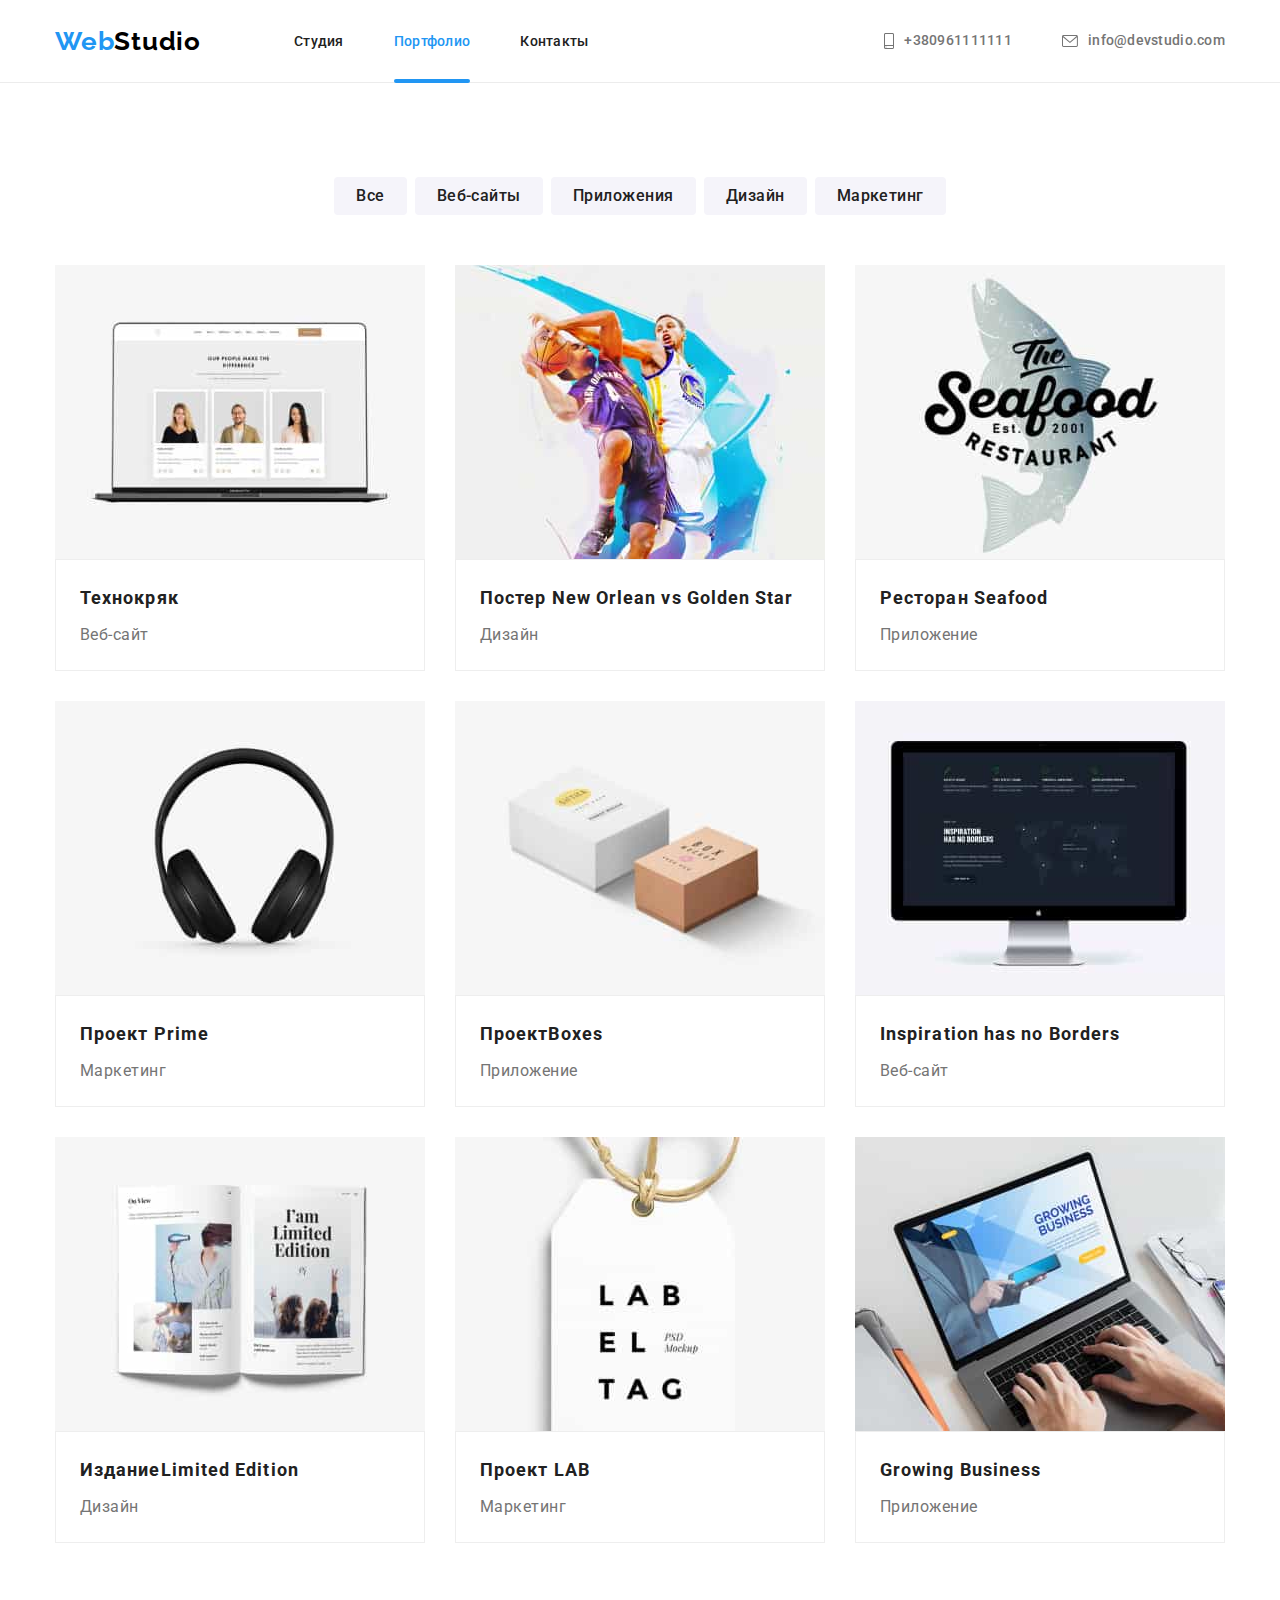
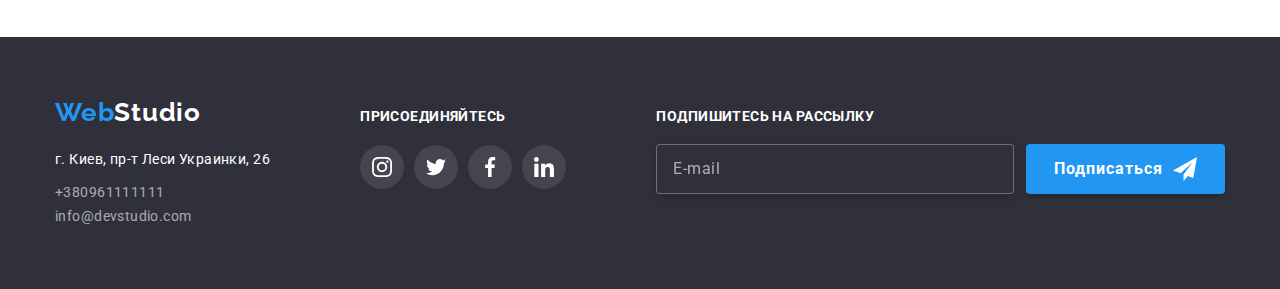
==== commit 0cd1acaa: "Final 4" ====
--- a/portfolio.html
+++ b/portfolio.html
@@ -25,10 +25,10 @@
         
                     <ul class="nav-list">
                         <li class="nav-list__item">
-                            <a href="./index.html" class="nav-list__link current">Студия</a>
+                            <a href="./index.html" class="nav-list__link">Студия</a>
                         </li>
                         <li class="nav-list__item">
-                            <a href="./portfolio.html" class="nav-list__link">Портфолио</a>
+                            <a href="./portfolio.html" class="nav-list__link current">Портфолио</a>
                         </li>
                         <li class="nav-list__item">
                             <a href="#contacts" class="nav-list__link">Контакты</a>
